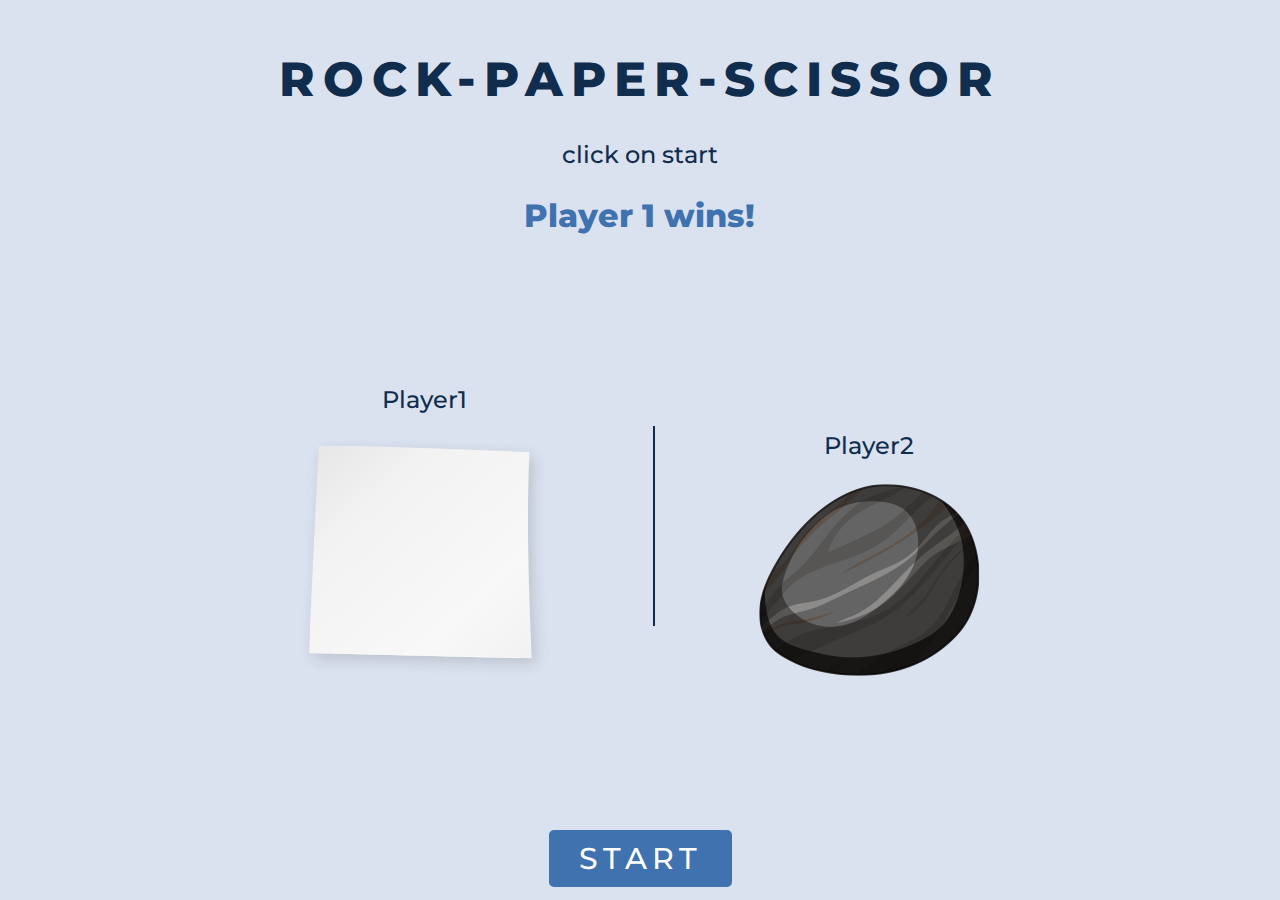
==== index.html @ 2c0dc4ef "done" ====
<!DOCTYPE html>
<html lang="en" dir="ltr">

<head>
  <meta charset="utf-8">
  <title>rock-paper-scissor</title>
  <link rel="stylesheet" href="style.css">
  <link href="https://fonts.googleapis.com/css2?family=Montserrat:wght@400;500;600;700;800&display=swap" rel="stylesheet">
</head>

<body>
  <div class="conatiner">
    <h1>ROCK-PAPER-SCISSOR</h1>
    <p>click on start</p>
    <h2>Ready</h2>
    <div class="player">
      <p>Player1</p>
      <img src="images/image2.png" alt="scissor">
    </div>

    <div class="line"></div>

    <div class="player">
      <p>Player2</p>
      <img src="images/image2.png" alt="scissor">
    </div>


  </div>
  <div class="button">
    <form method="POST">
    <button class="btn" name="data" type="button" onClick="window.location.reload();">START</button>
    </form>
  </div>

  <script src="index.js" charset="utf-8"></script>
</body>

</html>
---- style.css ----
body {
  background-color: #dbe2ef;
}

.conatiner {
  width: 70%;
  margin: auto;
  text-align: center;
}

h1 {
  font-family: 'Montserrat';
  letter-spacing: 8px;
  font-weight: 800;
  font-size: 3rem;
  color: #112D4E;
  margin-top: 50px;
}

h2 {
  font-family: 'Montserrat';
  font-weight: 800;
  font-size: 2rem;
  color: #3f72af;
  cursor: help;
}

P {
  font-family: 'Montserrat';
  font-size: 1.5rem;
  font-weight: 500;
  color: #112D4E;
}

.line {
  display: inline-block;
  text-align: center;
  margin: 50px;
  height: 200px;
  width: 2px;
  background-color: #112D4E;
}

@media (max-width:980px) {
  .line {
    height: 0;
    width: 0;
    margin: 0;
  }
  h1{
    margin-top: 150px;
  }
  .player {
    width: 70%;
    margin: 50px;
    margin-top: 100px;
  }
}

.player {
  display: inline-block;
  text-align: center;
  margin: 50px;
  margin-top: 100px;
}

.button {
  text-align: center;
  margin-top: 100px;
}

.btn {
  border-radius: 5px;
  font-family: 'Montserrat';
  color: #ffffff;
  font-size: 30px;
  letter-spacing: 5px;
  font-weight: 500;
  background: #3f72af;
  padding: 10px 30px 10px 30px;
  text-decoration: none;
  border-width: 0;
}

.btn:hover {
  background: #112d4e;
  text-decoration: none;
}
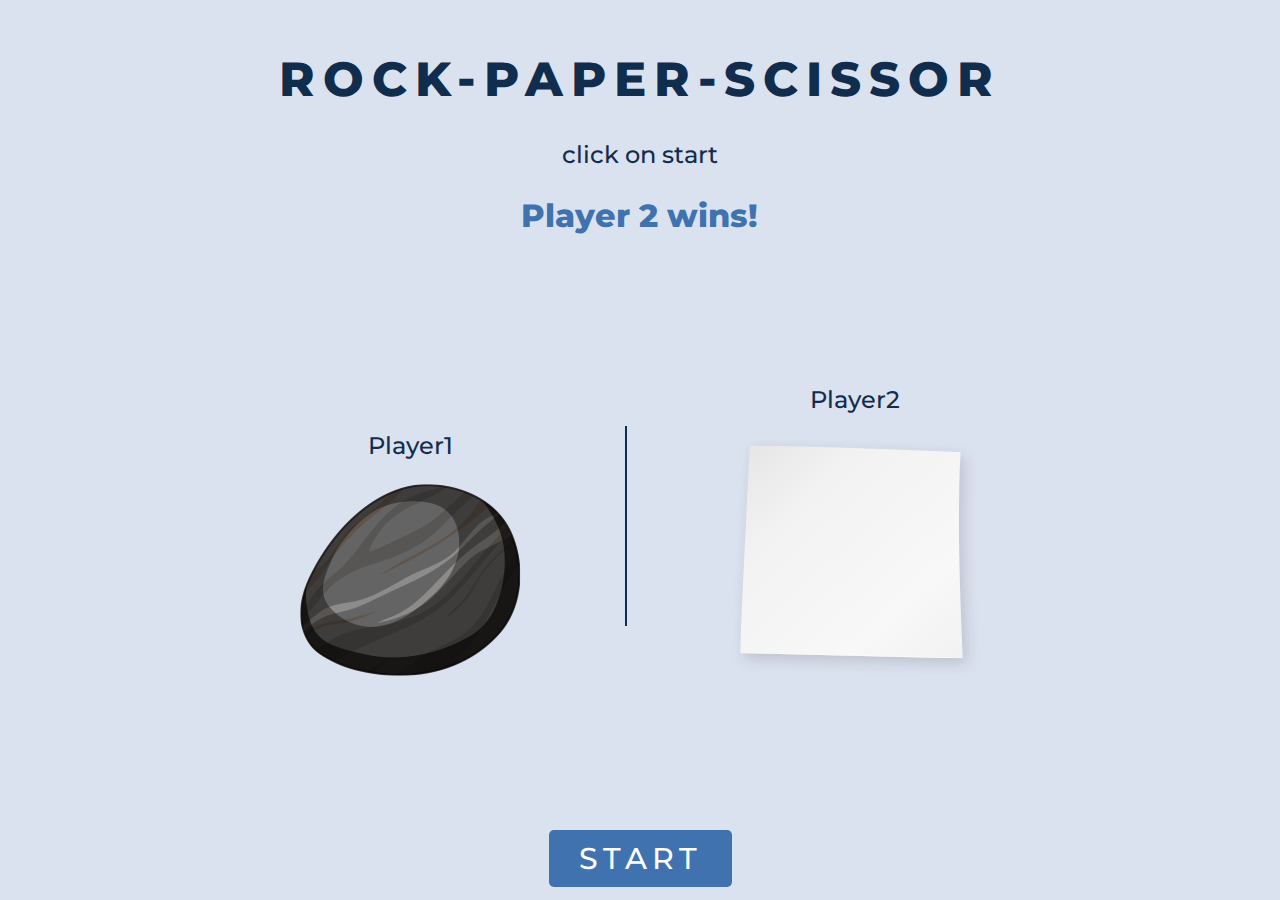
==== commit 74bf15d0: "Update index.html" ====
--- a/index.html
+++ b/index.html
@@ -6,9 +6,26 @@
   <title>rock-paper-scissor</title>
   <link rel="stylesheet" href="style.css">
   <link href="https://fonts.googleapis.com/css2?family=Montserrat:wght@400;500;600;700;800&display=swap" rel="stylesheet">
+  <script>
+    var isNS = (navigator.appName == "Netscape") ? 1 : 0;
+    if (navigator.appName == "Netscape") document.captureEvents(Event.MOUSEDOWN || Event.MOUSEUP);
+
+    function mischandler() {
+      return false;
+    }
+
+    function mousehandler(e) {
+      var myevent = (isNS) ? e : event;
+      var eventbutton = (isNS) ? myevent.which : myevent.button;
+      if ((eventbutton == 2) || (eventbutton == 3)) return false;
+    }
+    document.oncontextmenu = mischandler;
+    document.onmousedown = mousehandler;
+    document.onmouseup = mousehandler;
+  </script>
 </head>
 
-<body>
+<body onmousedown="return false" onselectstart="return false">
   <div class="conatiner">
     <h1>ROCK-PAPER-SCISSOR</h1>
     <p>click on start</p>
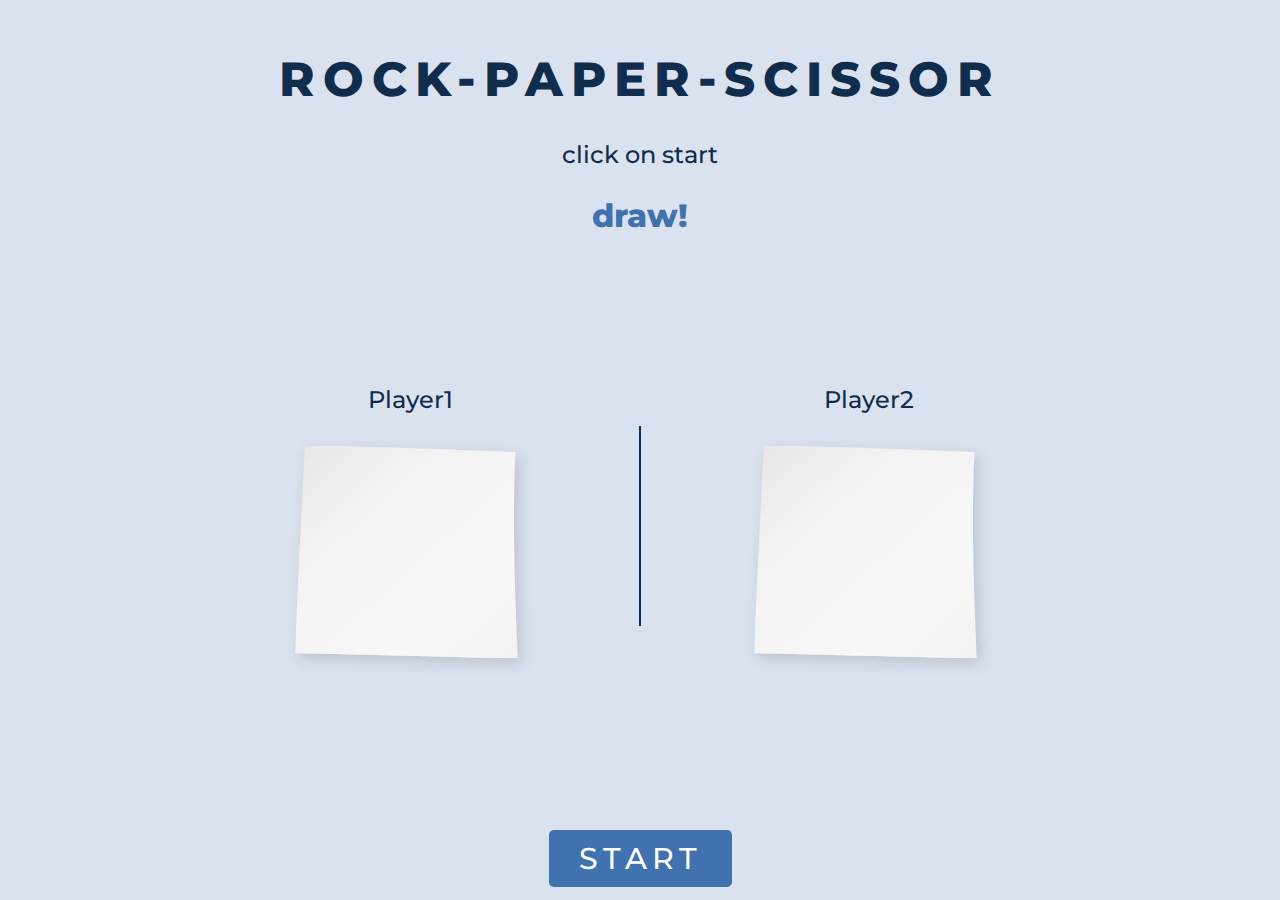
==== commit 8355010f: "Update index.html" ====
--- a/index.html
+++ b/index.html
@@ -6,26 +6,8 @@
   <title>rock-paper-scissor</title>
   <link rel="stylesheet" href="style.css">
   <link href="https://fonts.googleapis.com/css2?family=Montserrat:wght@400;500;600;700;800&display=swap" rel="stylesheet">
-  <script>
-    var isNS = (navigator.appName == "Netscape") ? 1 : 0;
-    if (navigator.appName == "Netscape") document.captureEvents(Event.MOUSEDOWN || Event.MOUSEUP);
 
-    function mischandler() {
-      return false;
-    }
-
-    function mousehandler(e) {
-      var myevent = (isNS) ? e : event;
-      var eventbutton = (isNS) ? myevent.which : myevent.button;
-      if ((eventbutton == 2) || (eventbutton == 3)) return false;
-    }
-    document.oncontextmenu = mischandler;
-    document.onmousedown = mousehandler;
-    document.onmouseup = mousehandler;
-  </script>
-</head>
-
-<body onmousedown="return false" onselectstart="return false">
+<body>
   <div class="conatiner">
     <h1>ROCK-PAPER-SCISSOR</h1>
     <p>click on start</p>
